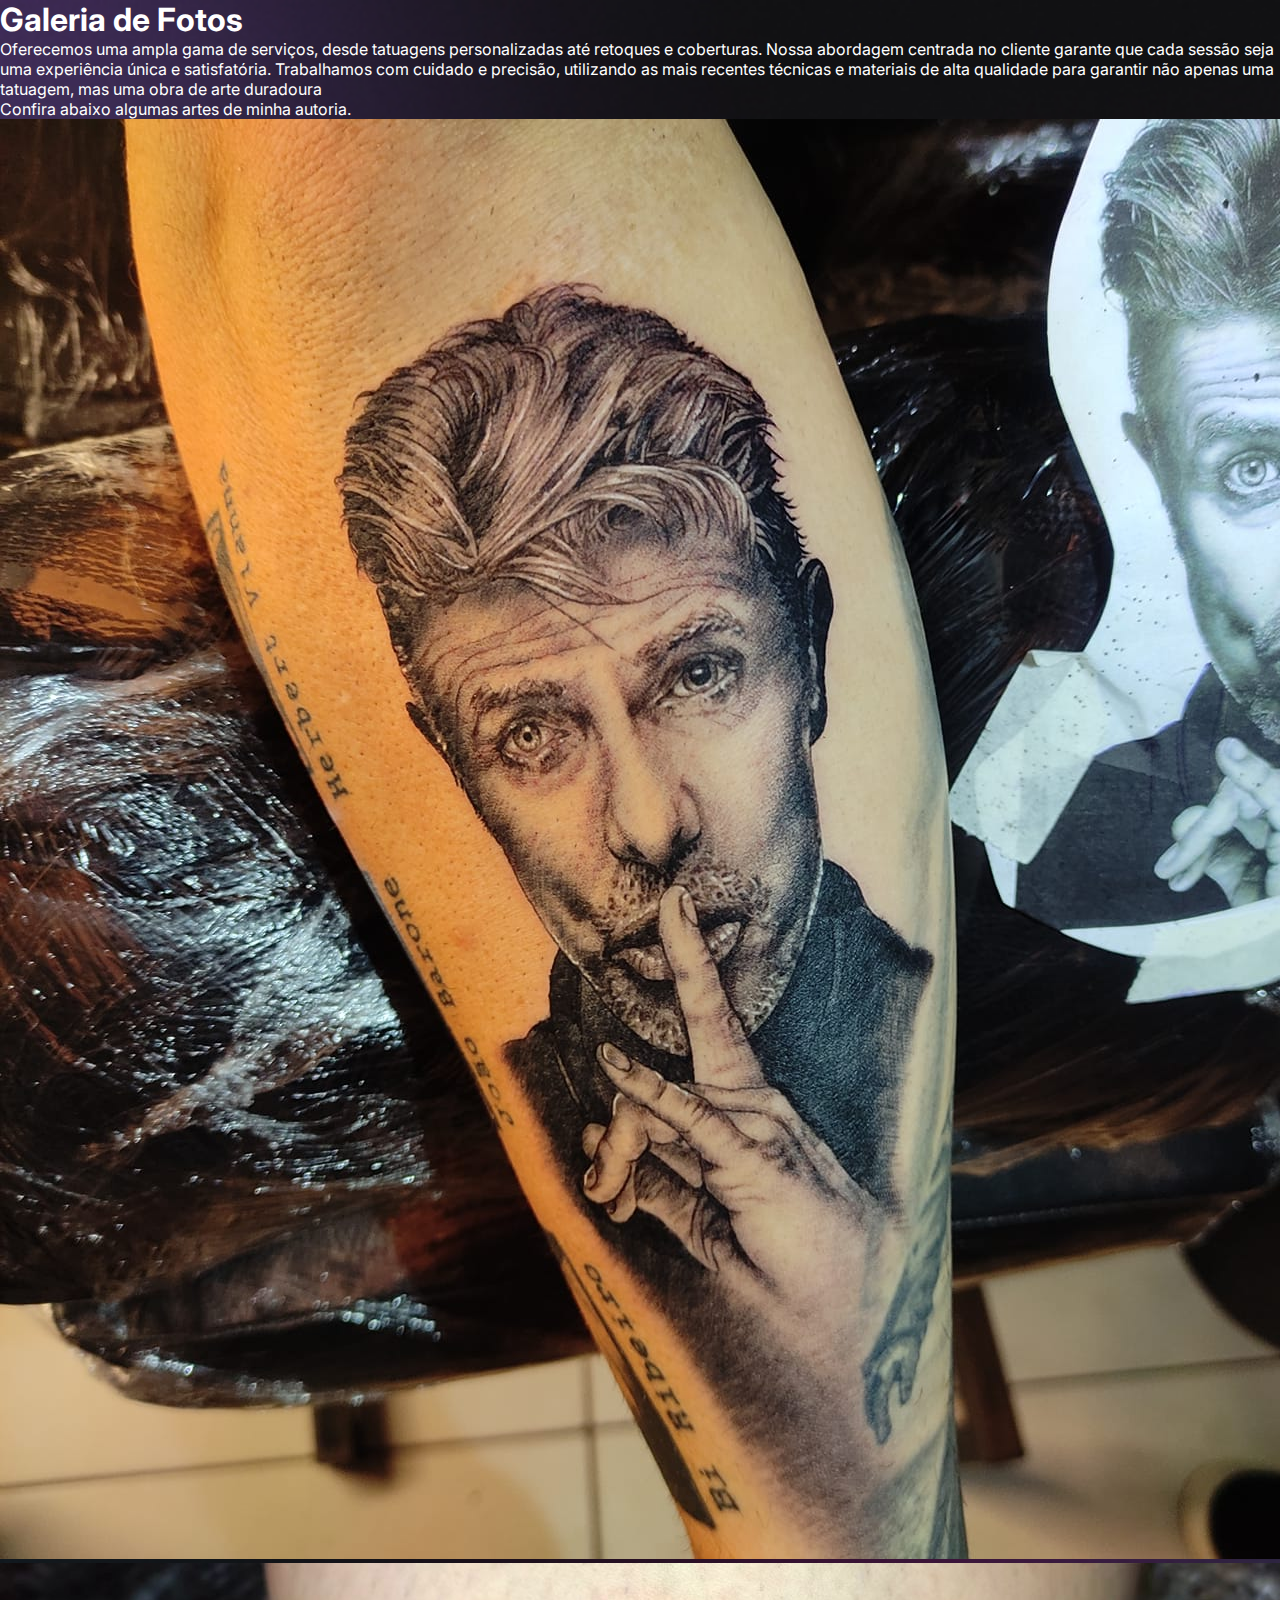
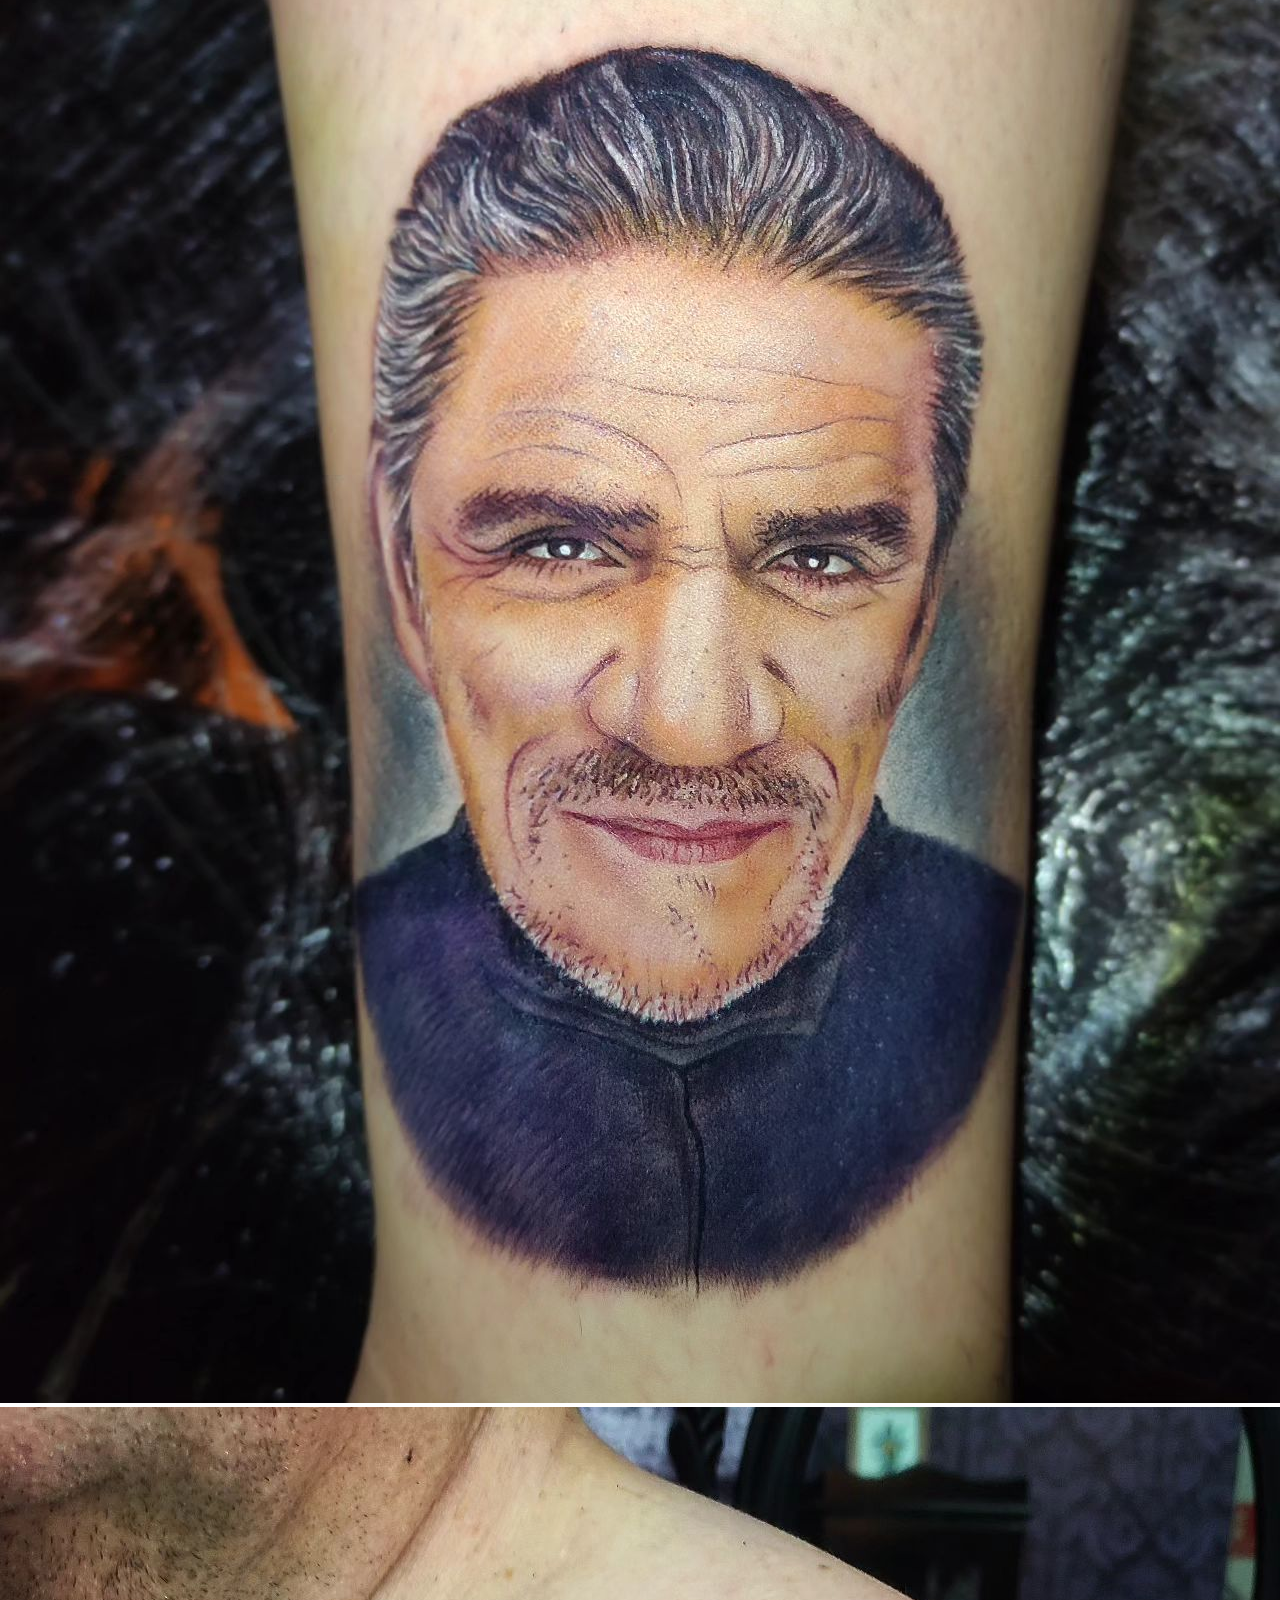
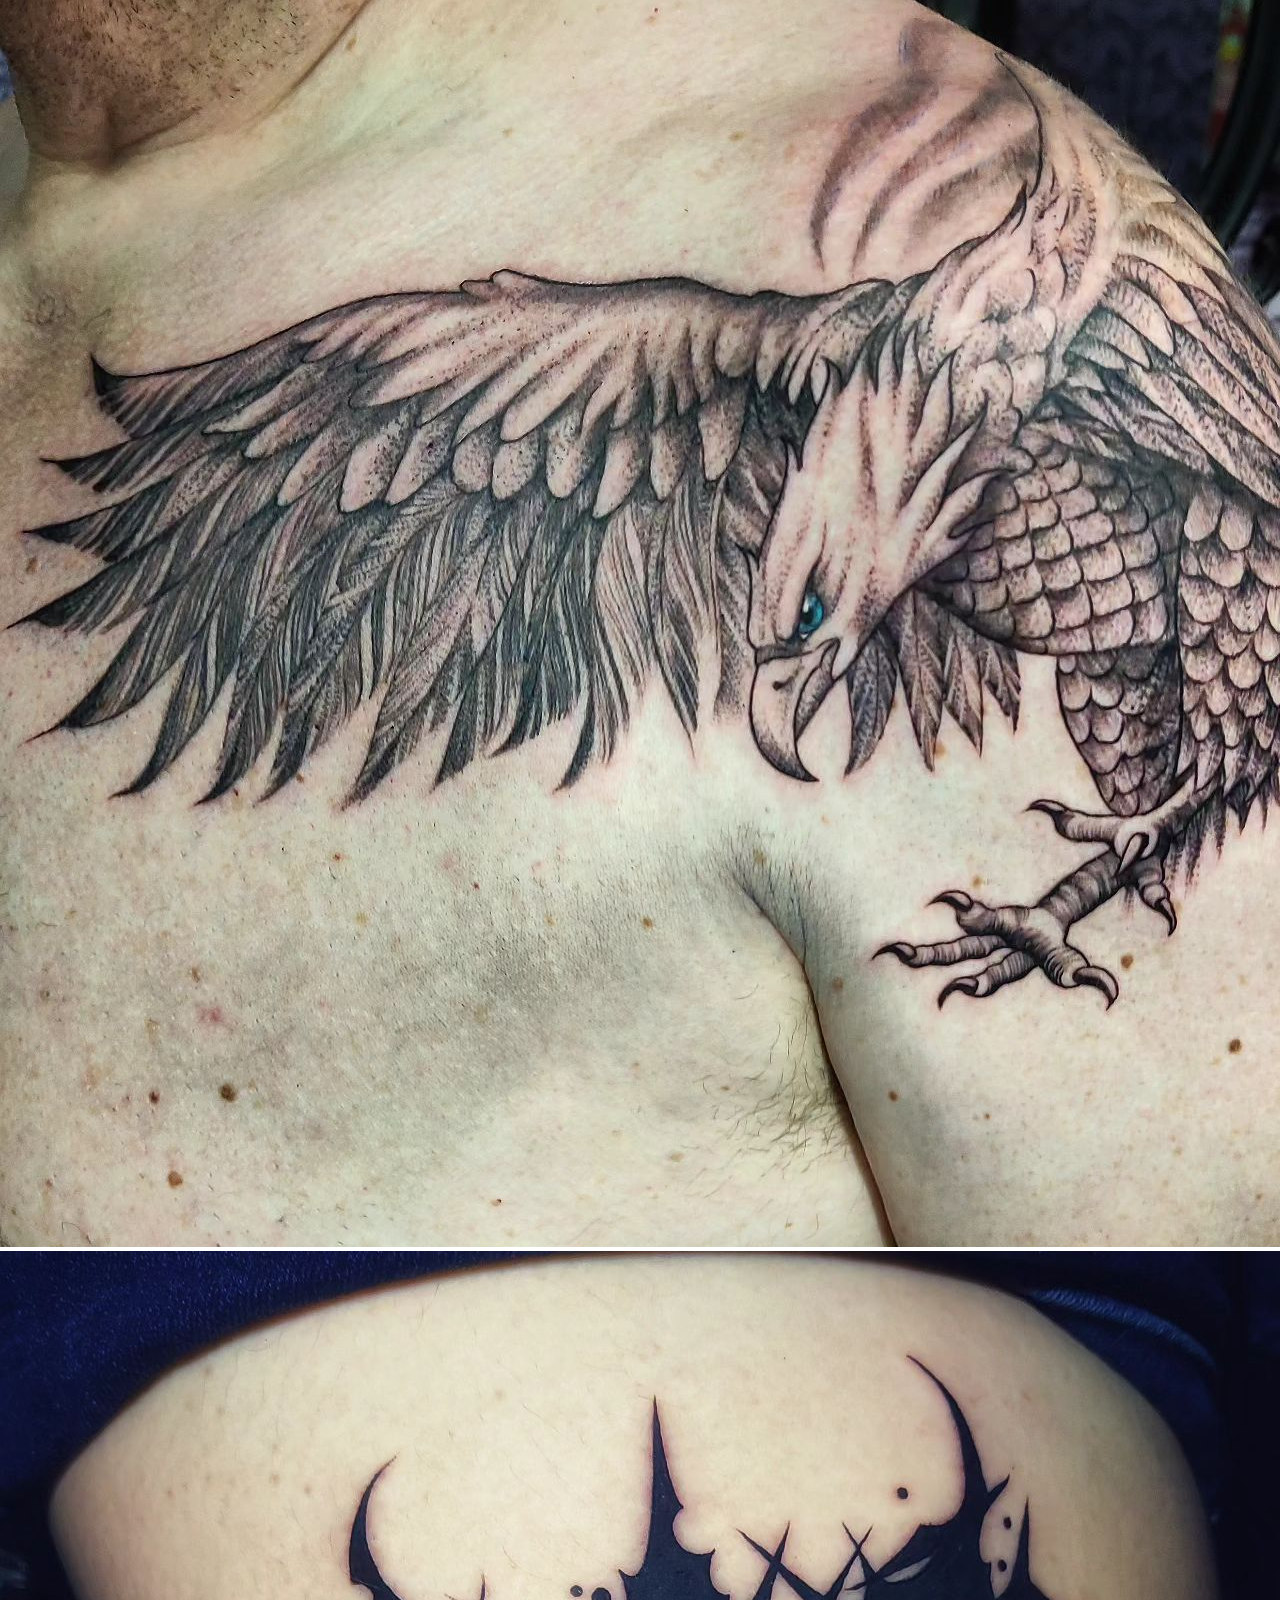
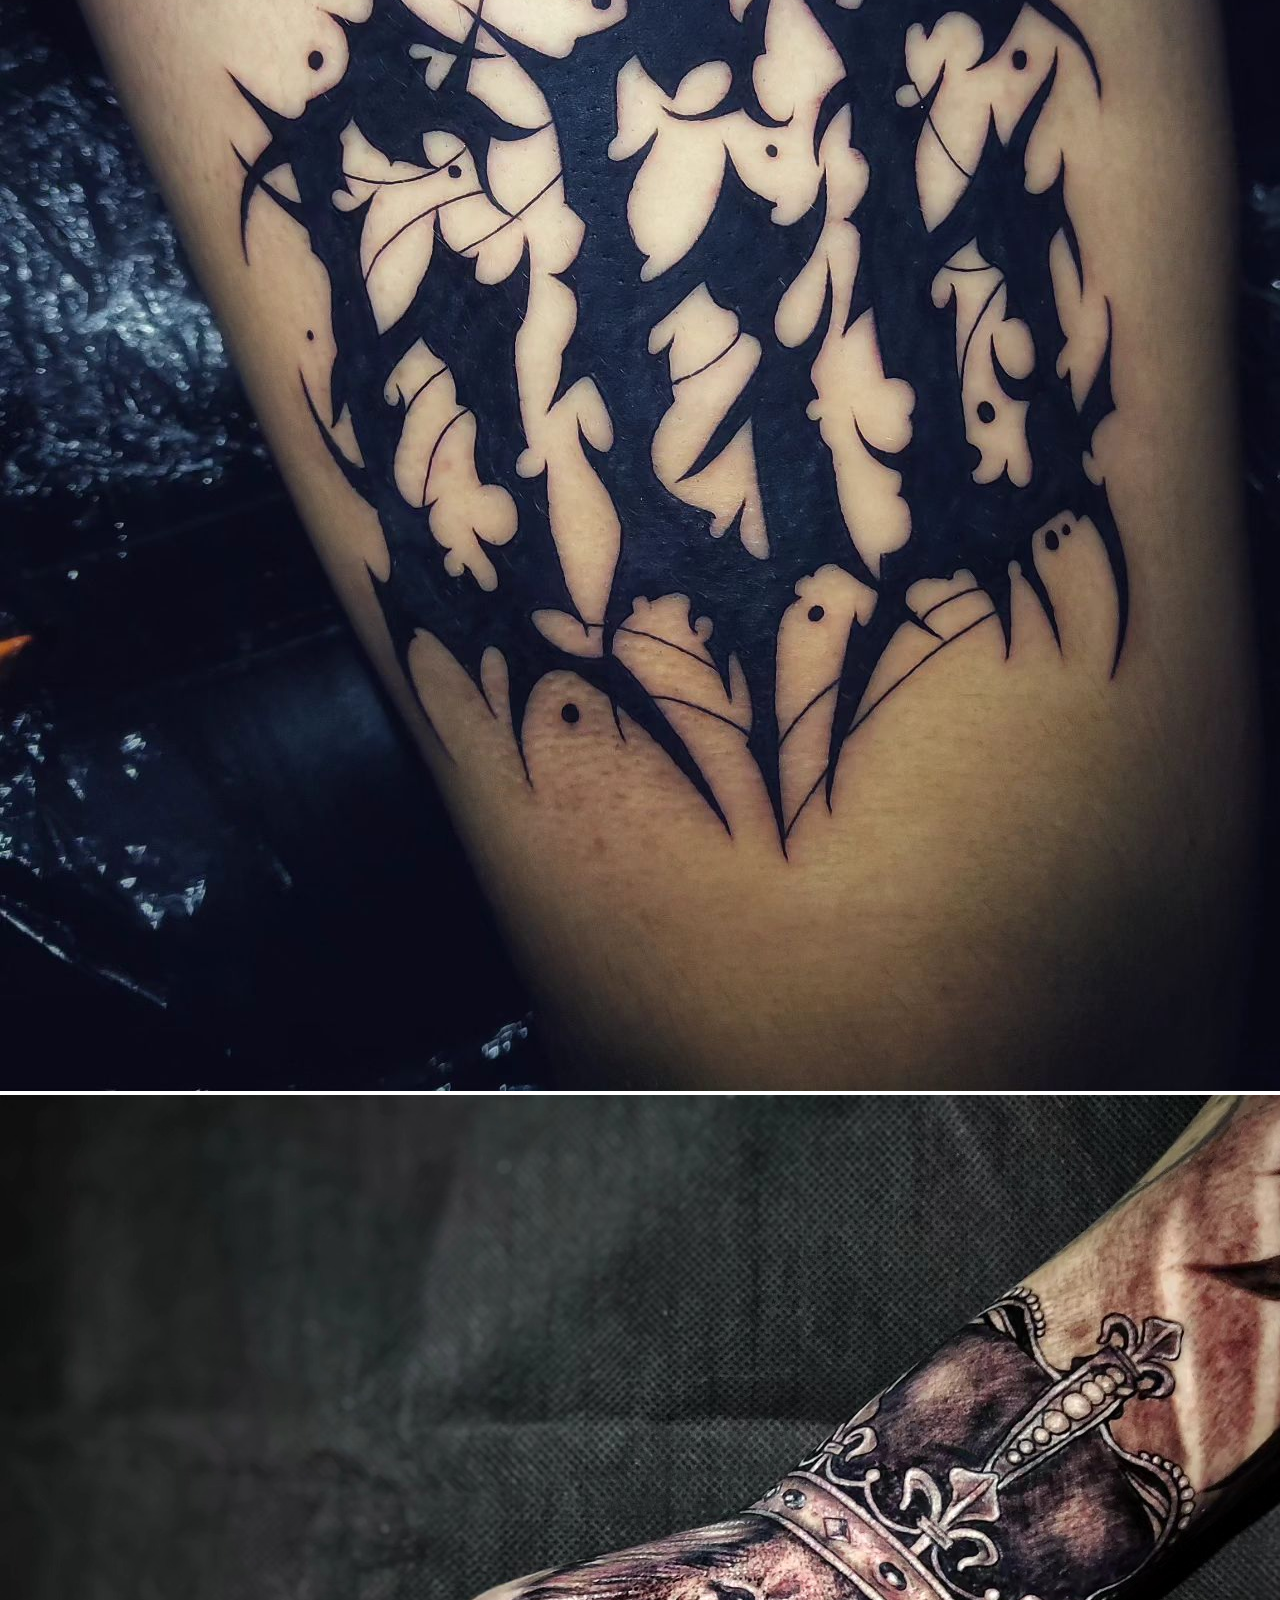
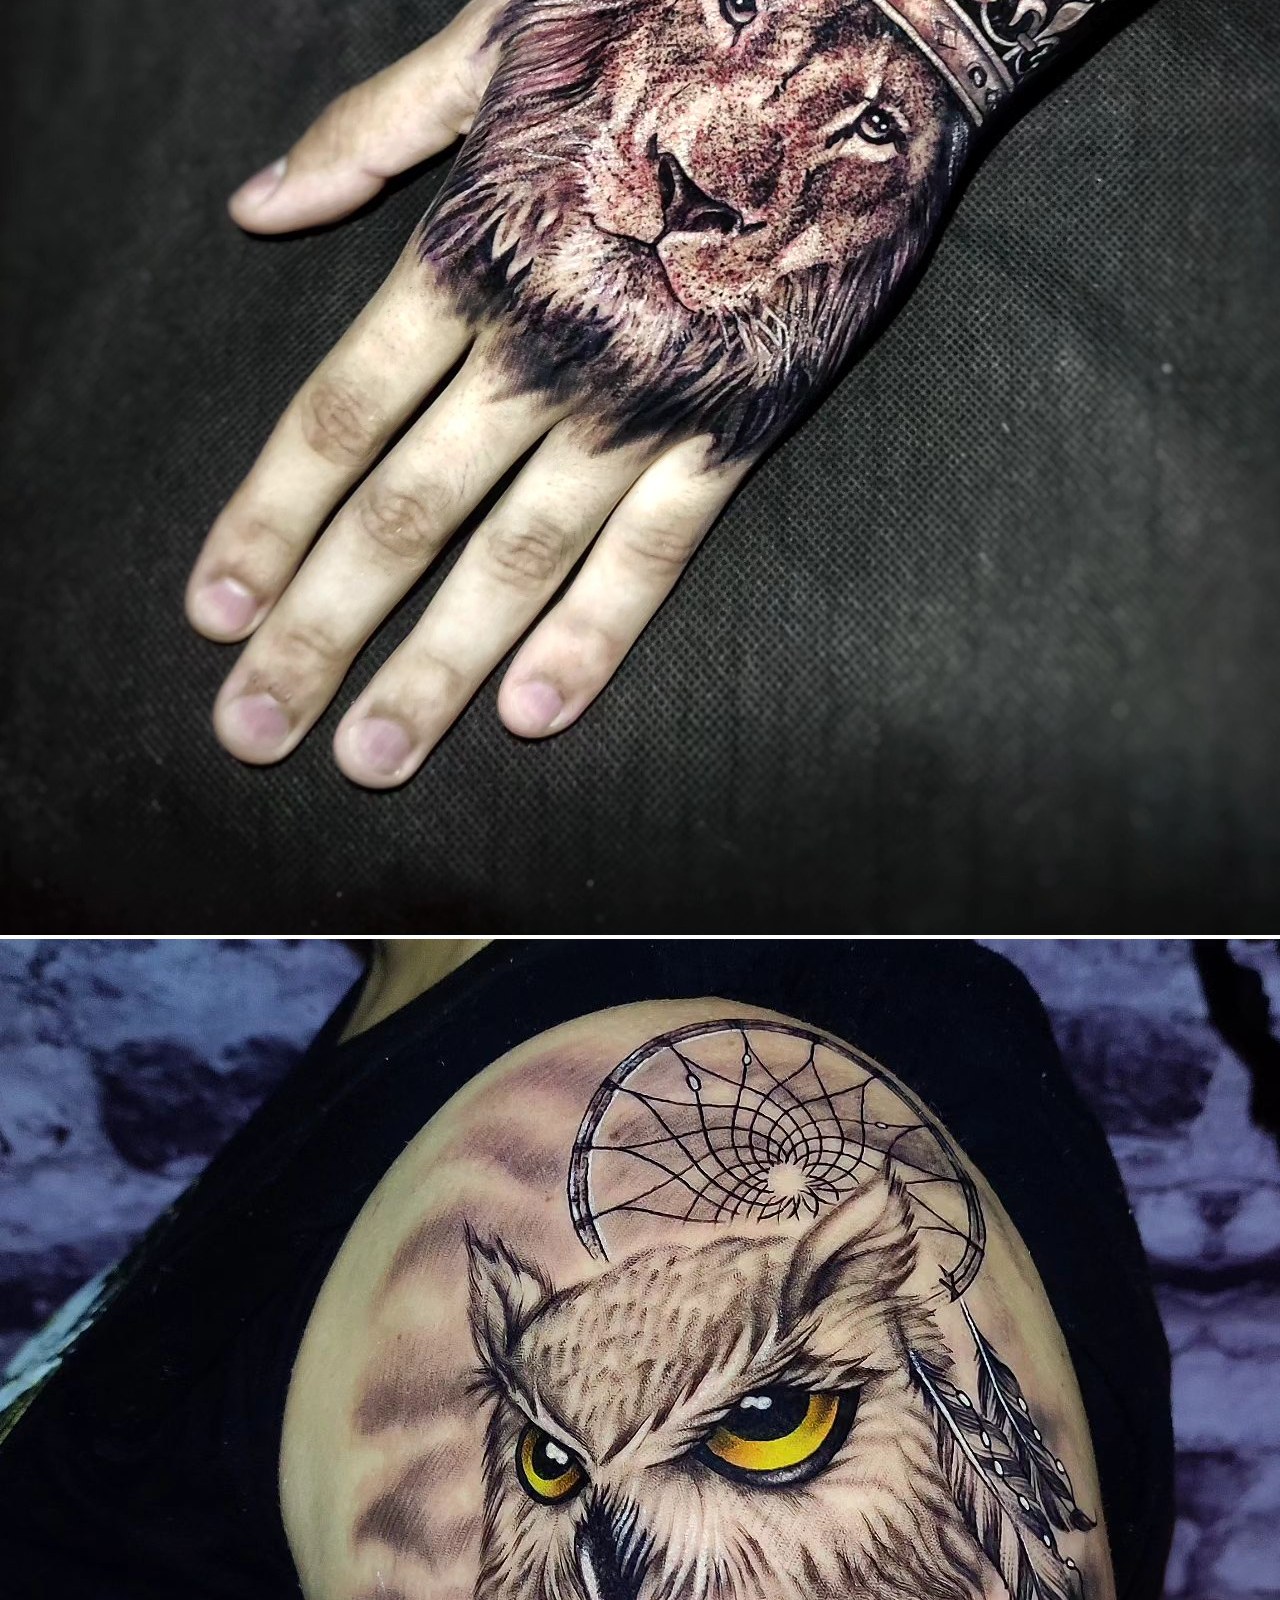
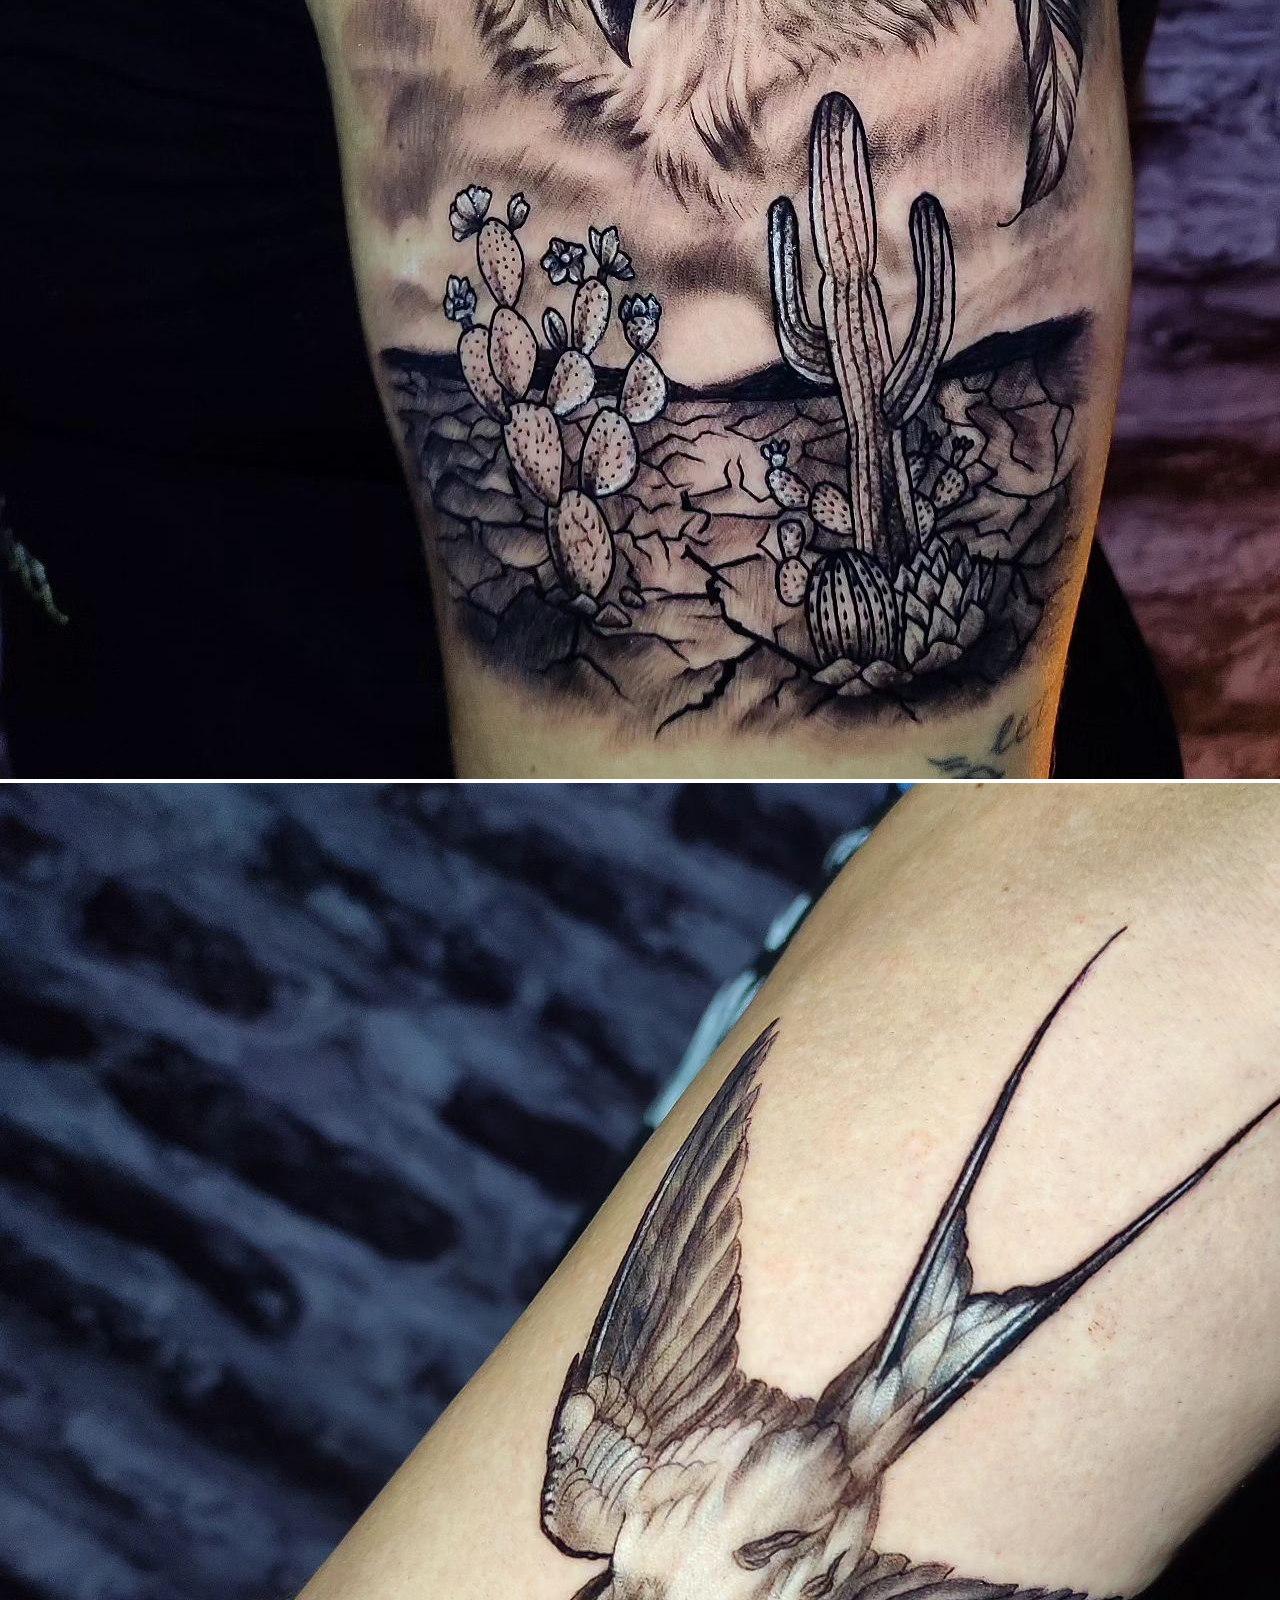
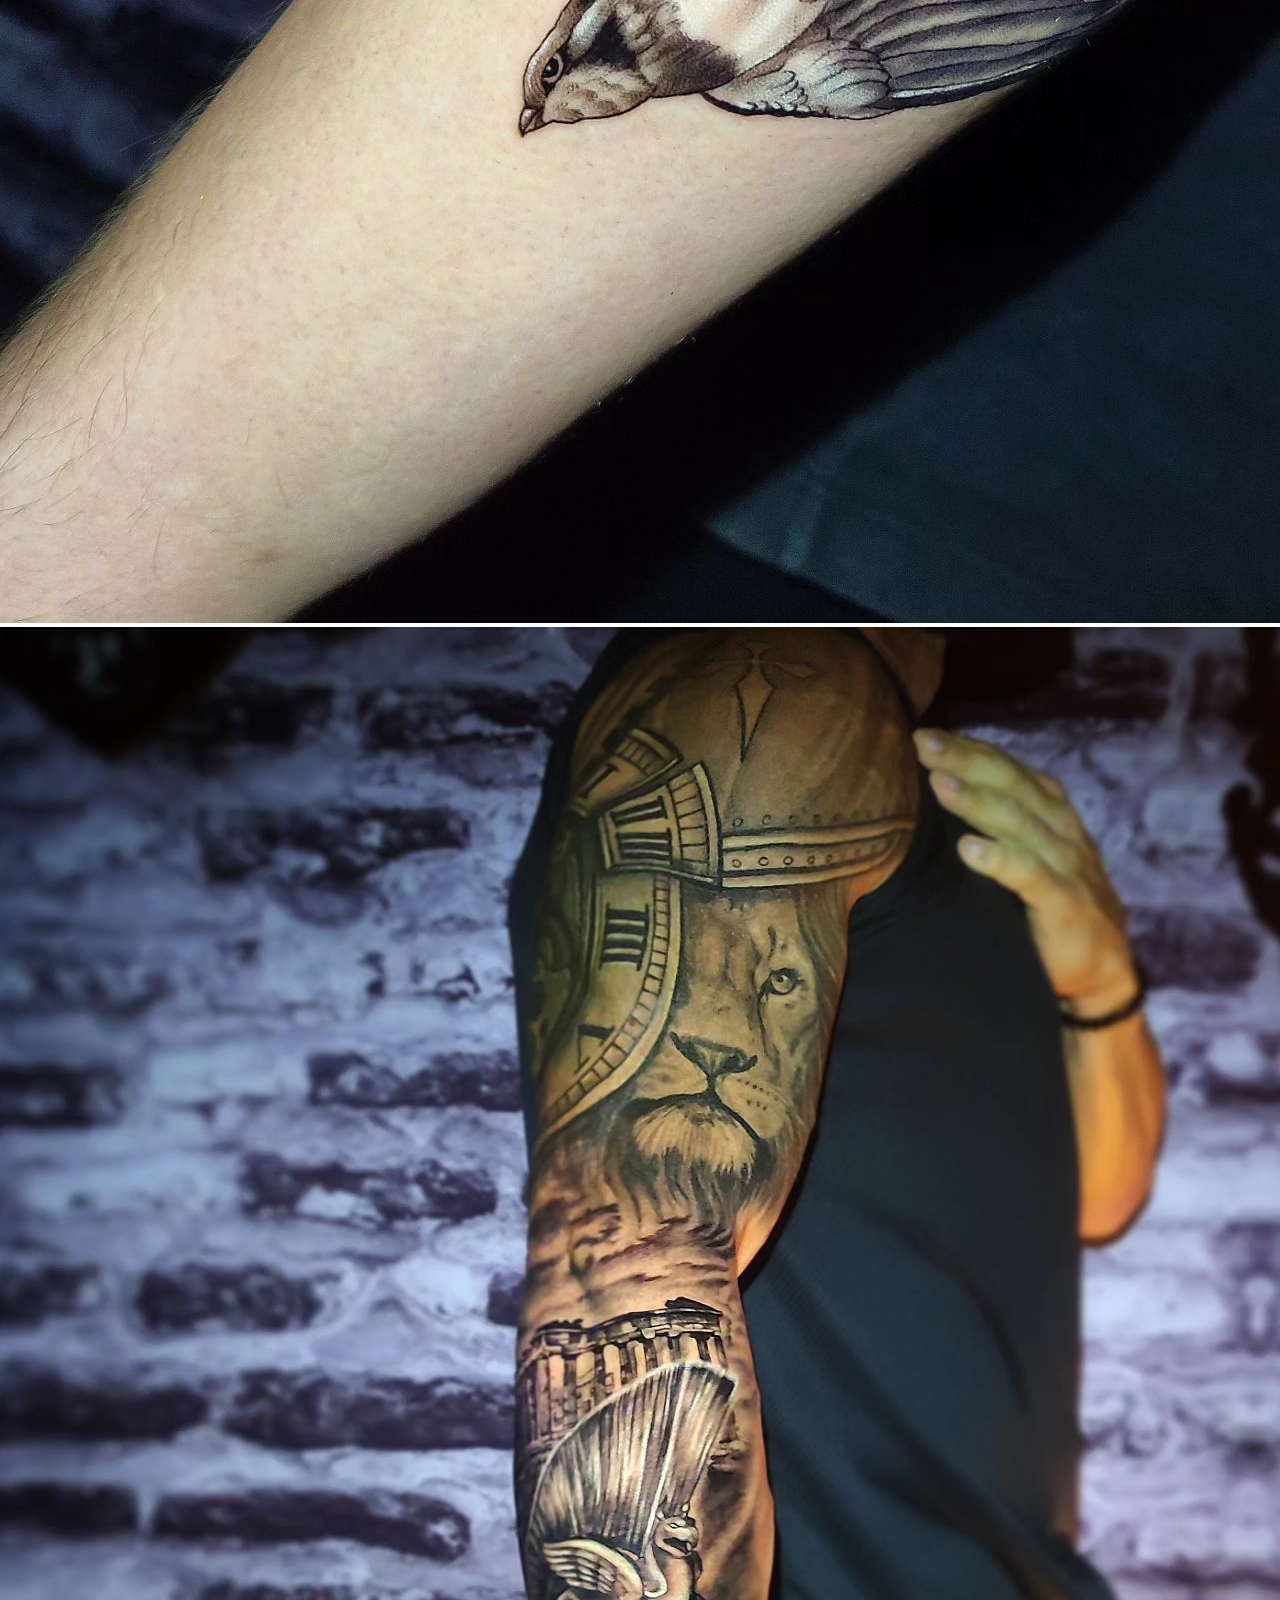
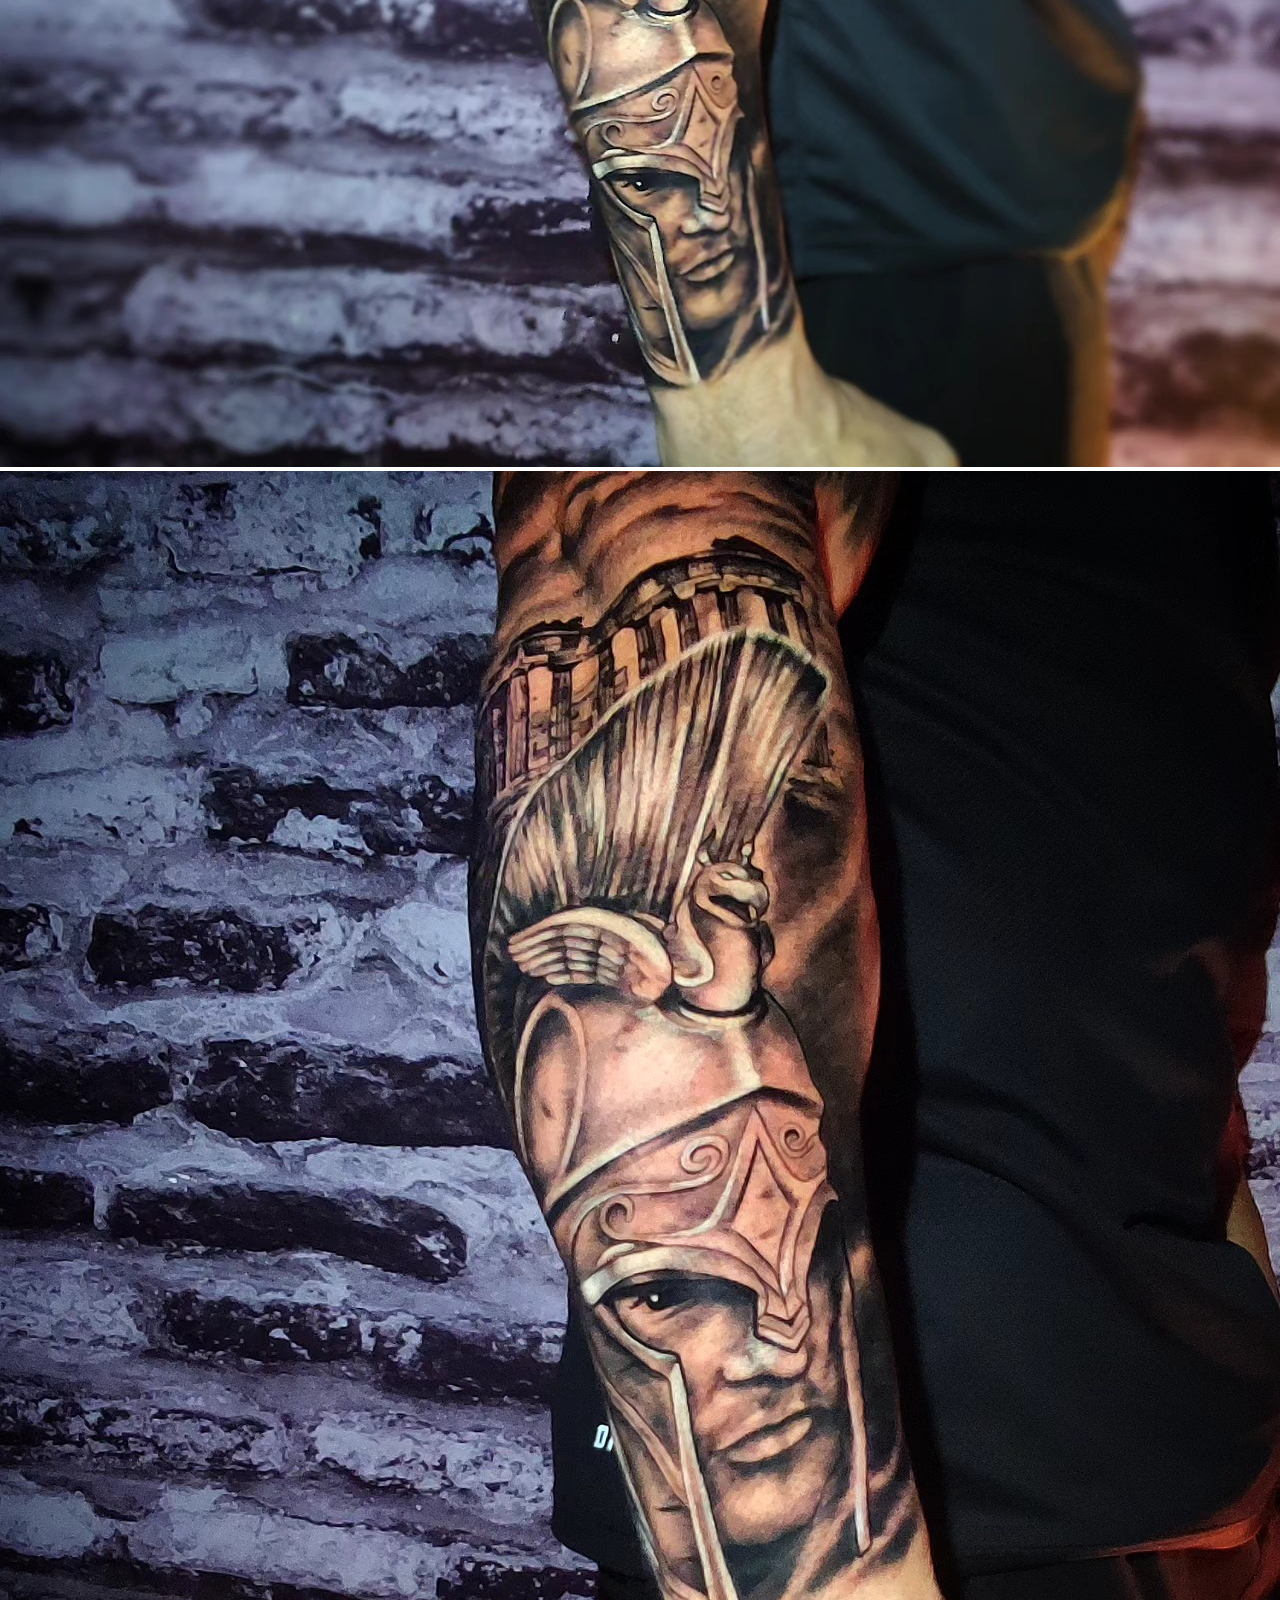
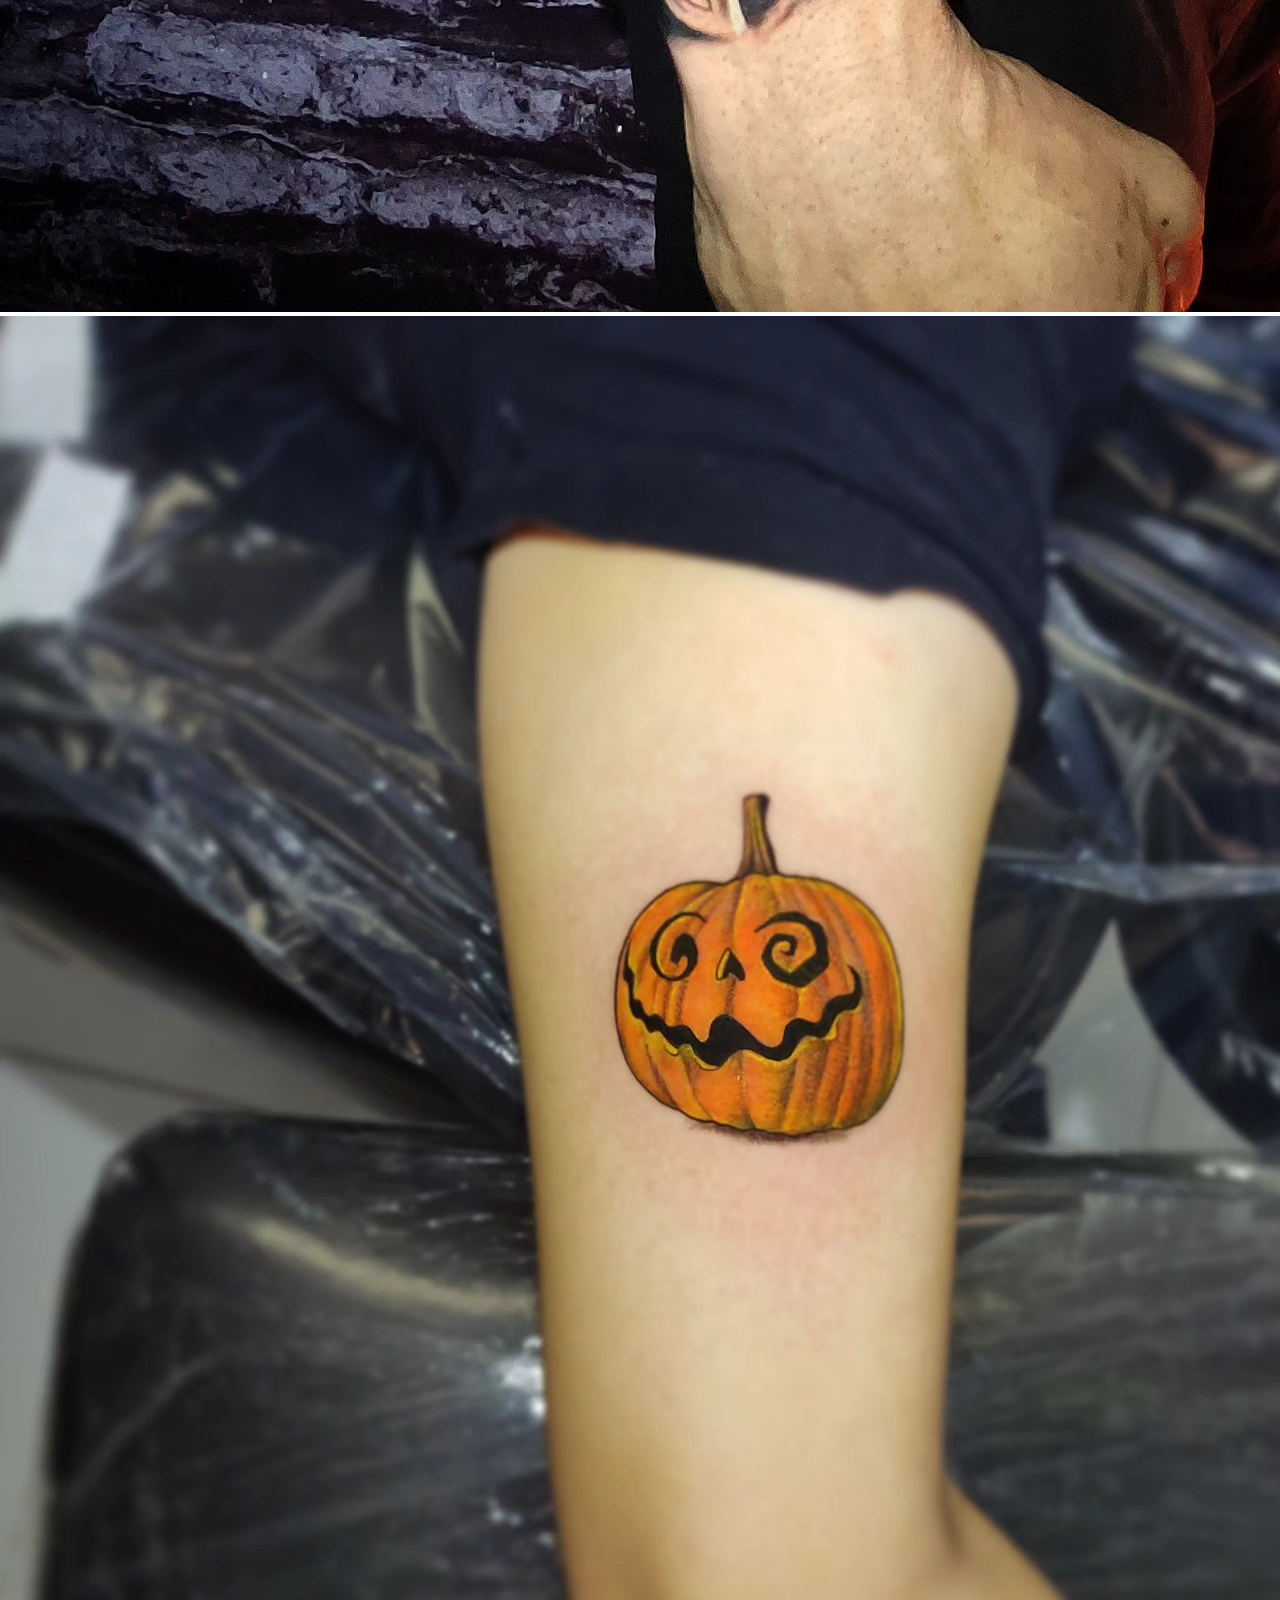
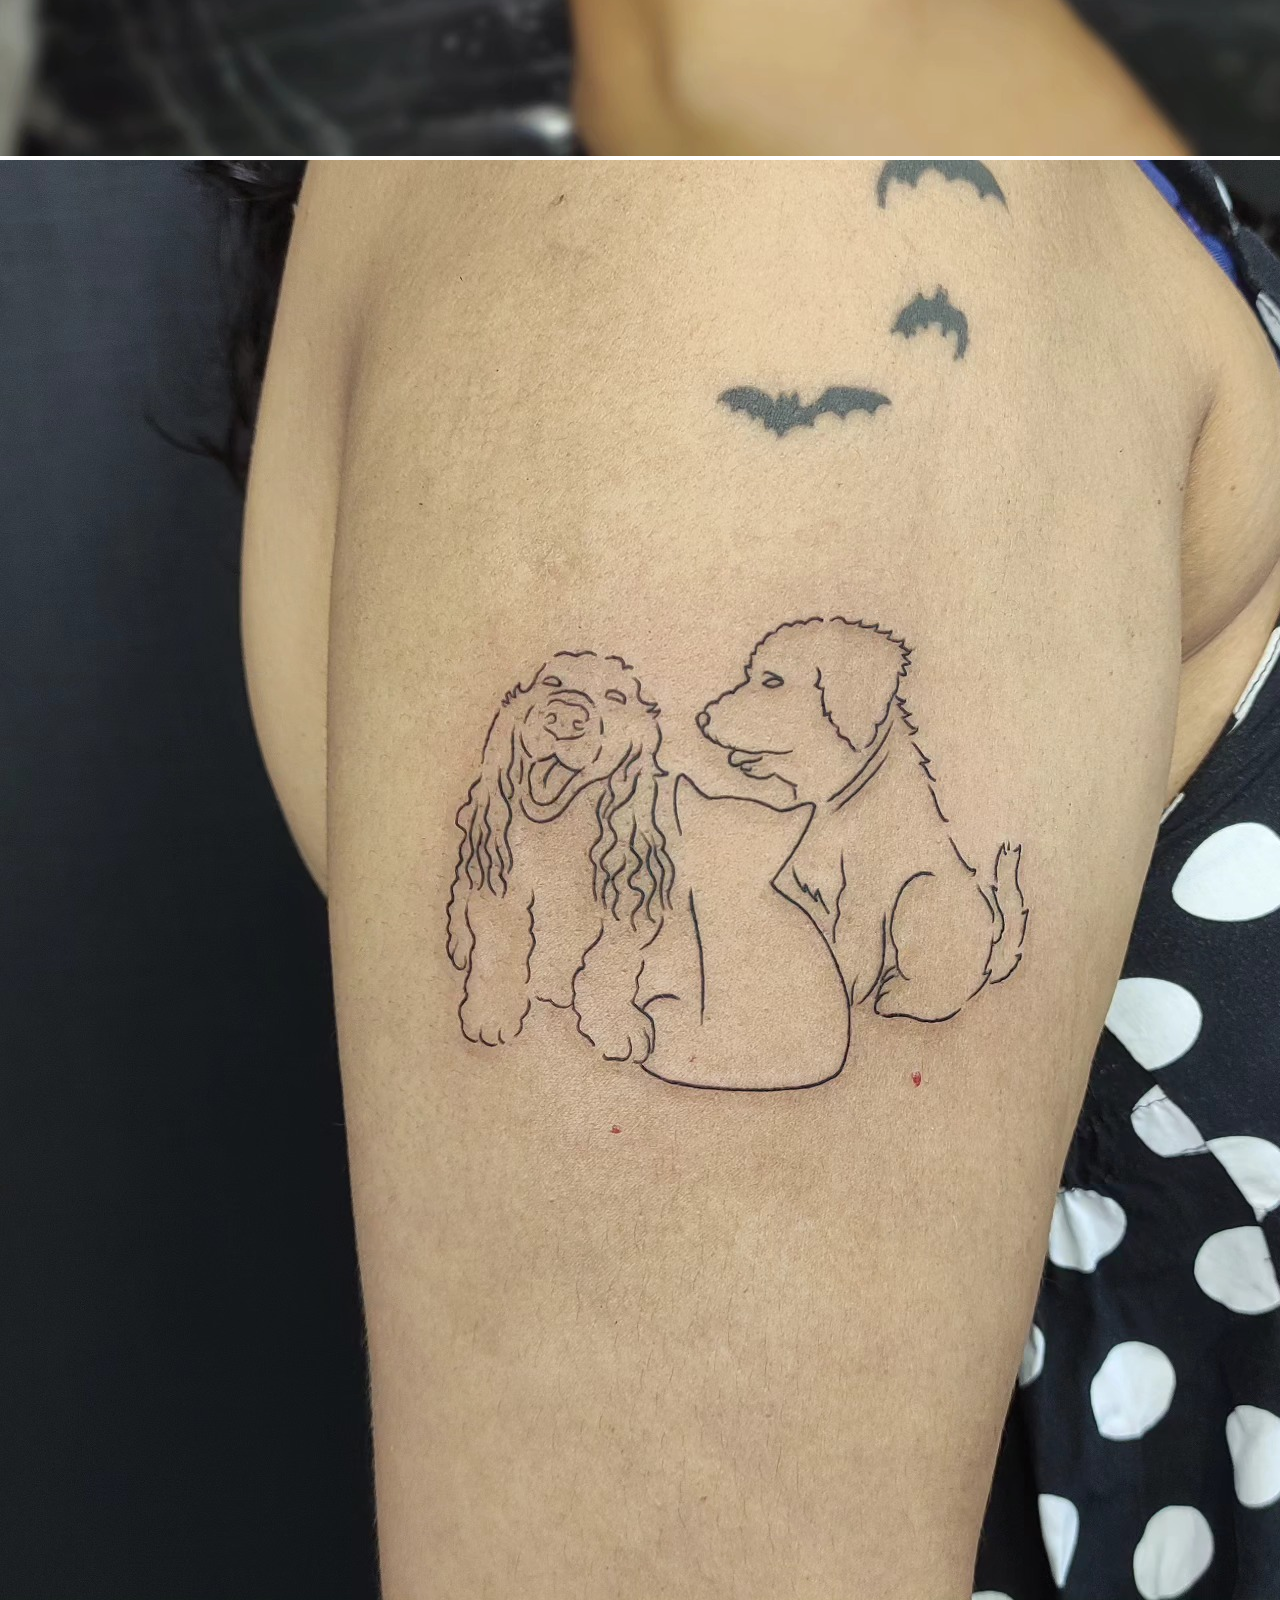
==== galeriafotos.html @ df9aa850 "primeiro commit" ====
<!DOCTYPE html>
<html lang="en">
<head>
    <meta charset="UTF-8">
    <meta name="viewport" content="width=device-width, initial-scale=1.0">

    <link rel="preconnect" href="https://fonts.googleapis.com" />
    <link rel="preconnect" href="https//fonts.gstatic.com" crossorigin />
    <link href="https://fonts.googleapis.com/css2?family=Inter:wght@400;500&display=swap"
    rel="stylesheet"
    />
    <title>Links Mayara</title>

    <link rel="stylesheet" href="style.css">

    <title>Galeria de Fotos</title>
</head>

<body>
    <h1>Galeria de Fotos</h1>

    <p>Oferecemos uma ampla gama de serviços, desde tatuagens personalizadas até retoques e coberturas. Nossa abordagem centrada no cliente garante que cada sessão seja uma experiência única e satisfatória. Trabalhamos com cuidado e precisão, utilizando as mais recentes técnicas e materiais de alta qualidade para garantir não apenas uma tatuagem, mas uma obra de arte duradoura
        
    <p>Confira abaixo algumas artes de minha autoria.</p>

    <img src="./assets/1.jpg" alt="">
    <img src="./assets/2.jpg" alt="">
    <img src="./assets/3.jpg" alt="">
    <img src="./assets/4.jpg" alt="">
    <img src="./assets/5.jpg" alt="">
    <img src="./assets/6.jpg" alt="">
    <img src="./assets/7.jpg" alt="">
    <img src="./assets/8.jpg" alt="">
    <img src="./assets/9.jpg" alt="">
    <img src="./assets/10.jpg" alt="">
    <img src="./assets/11.jpg" alt="">
    <img src="./assets/12.jpg" alt="">
    <img src="./assets/13.jpg" alt="">

</body>
</html>
---- style.css ----
* {
    margin: 0;
    padding: 0;
    box-sizing: border-box;
 }

:root{
    --text-color: white;
    --bg-url: url(./assets/assets/bg-mobile.jpg);
    --stroke-color: rgba(255, 255, 255, 0.5);
    --surface-color: rgba(255, 255, 255, 0.05);
    --surface-color-hover: rgba(0, 0, 0, 0.02);
    --highlight-color:rgba(255, 255, 255, 0.2);
    --switch-bg-url:url(./assets/assets/moon-stars.svg);
}

.light {
    --text-color: black;
    --bg-url: url(./assets/assets/bg-mobile-light.jpg);
    --stroke-color: rgba(0, 0,0, 0.5);
    --surface-color: rgba(0, 0, 0, 0.05);
    --surface-color-hover: rgba(0, 0, 0, 0.02);
    --highlight-color:rgba(0, 0, 0, 0.1);
    --switch-bg-url:url(./assets/assets/sun.svg);
}

body {
    background: var(--bg-url) no-repeat top center/cover;
    height: 100vh;
}

body * {
    font-family: "Inter", sans-serif;
    color:var(--text-color);
}

#container {
    width: 100%;
    max-width: 588px;
    margin: 56px auto 0px;
    padding: 0 24px;
    }

#profile {
    text-align: center;
    padding: 24px;
    }

#profile img {
    width: 112px;
    }


#profile p {
    font-weight: 500;
    line-height: 24px;
    margin-top: 8px;
    }

    /* switch */
#switch {
    position: relative;
    width: 64px;

    margin: 4px auto;
    }

#switch button {
    width: 32px;
    height: 32px;
    background: white var(--switch-bg-url) no-repeat center;
    border: 0;
    border-radius: 50%;
    
    position: absolute;
    top:50%;
    left: 0;
    z-index: 1;
    transform: translateY(-50%);
    
    animation: slide-back 0.2s;
    }

.light #switch button {
    animation: slide-in 0.2s forwards;
    }

#switch button:hover {
    outline: 8px solid var(--highlight-color);
    }
    
#switch span {
    display: block;
    width: 64px;
    height: 24px;
    background: var(--surface-color);
    border: 1px solid var(--stroke-color);
    backdrop-filter: blur(4px);
    -webkit-backdrop-filter: blur(4px);
    border-radius: 9999px;
             /* stroke-color-dark-mode*/
    }

    /* links*/
ul {
    list-style: none;

    display: flex;
    flex-direction: column;
    gap: 16px;

    padding: 24px 0;
}
    ul li a {
    display: flex;
    align-items: center;
    justify-content: center;

    padding: 16px 24px;

    background: var(--surface-color);
    border: 1px solid var(--stroke-color);
    border-radius: 8px;

    backdrop-filter: blur (4px);
    -webkit-backdrop-filter: blur(4px);

    text-decoration: none;
    font-weight: 500;

    transition: background 0.2s;
    }

    /* pseudo-selector */
    ul li a:hover {
    background: var(--surface-color-hover);
    border: 1.5px solid var(--text-color);
    }

    /* social links */
    #social-links {
    display: flex;
    justify-content: center;

    padding: 24px 0;

    font-size: 24px;
    }

    #social-links a {
    display: flex;
    align-items: center;
    justify-content: center;
    padding: 16px;

    transition: background 0.2s;
    border-radius: 50%;

    }

    #social-links a:hover {
    background: var(--highlight-color);
    }

    footer {
    padding: 24px 0;
    text-align: center;
    font-size: 14px;
    }

    /*media queries */
    @media (min-width: 700px) {
        :root {
            --bg-ur: url(./assets/assets/bg-desktop.jpg);
        }

        .light{
            --bg-url: url(./assets/assets/bg-desktop-light.jpg);
        }
    }
/*animation*/
    @keyframes slide-in {
        from {
            left:0;
        }
        to {
            left:50%;
        }
    }
    
    @keyframes slide-back {
        from {
            left:50%;
        }
        to {
            left:0;
        }
    }
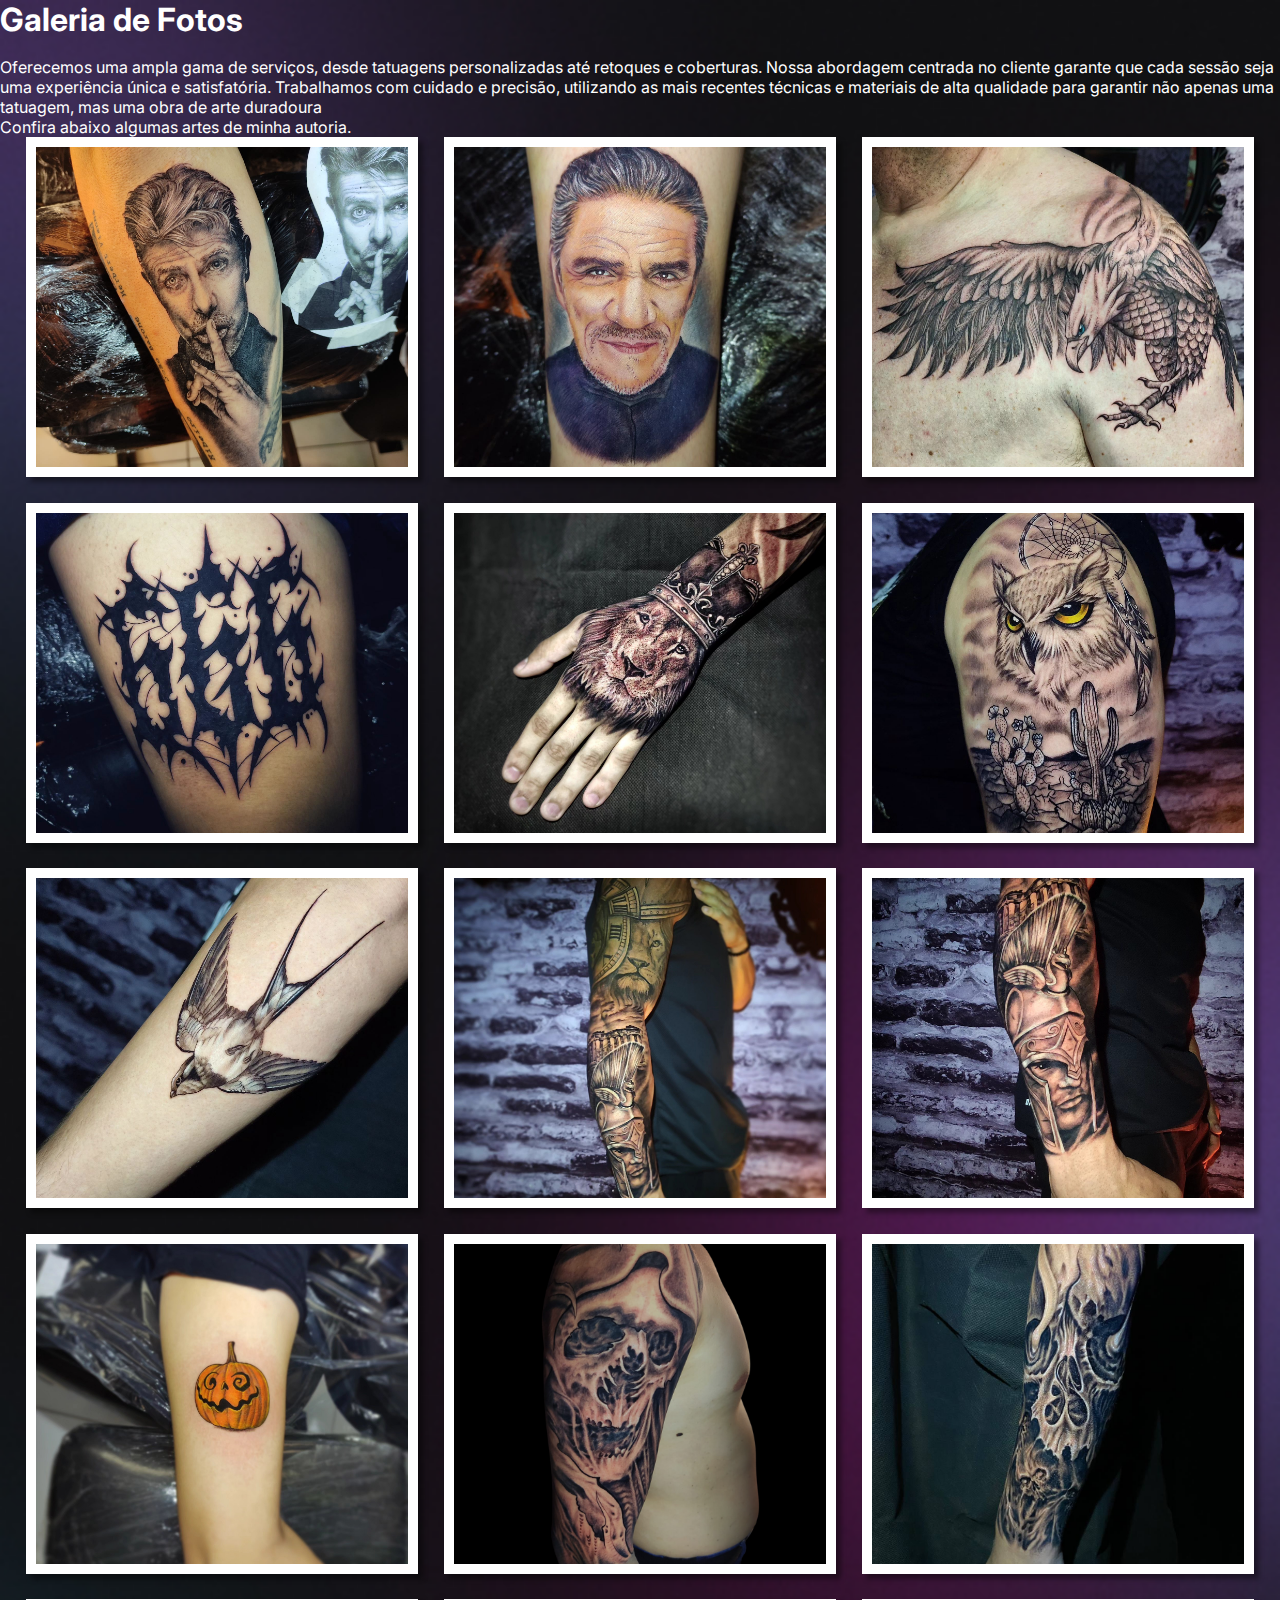
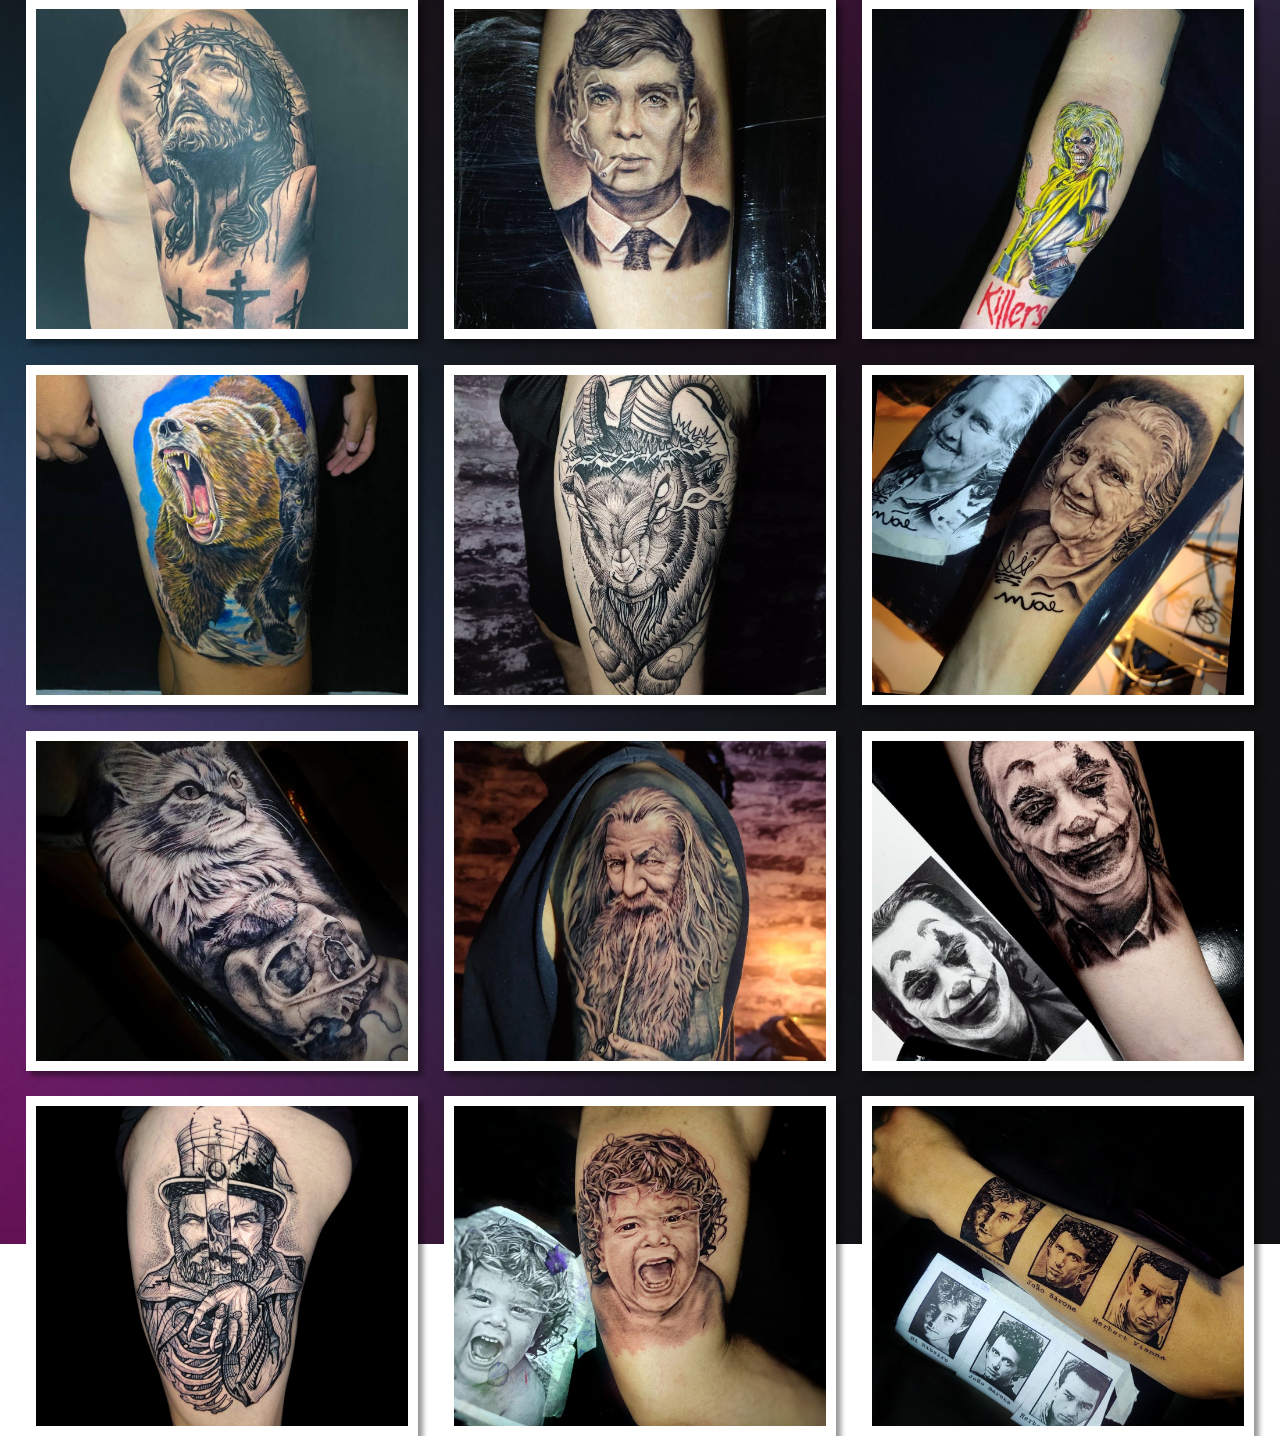
==== commit 5732ee0e: "atualização do site" ====
--- a/galeriafotos.html
+++ b/galeriafotos.html
@@ -9,7 +9,7 @@
     <link href="https://fonts.googleapis.com/css2?family=Inter:wght@400;500&display=swap"
     rel="stylesheet"
     />
-    <title>Links Mayara</title>
+    <title>Links Kin Benevides</title>
 
     <link rel="stylesheet" href="style.css">
 
@@ -18,24 +18,89 @@
 
 <body>
     <h1>Galeria de Fotos</h1>
-
+<br>
     <p>Oferecemos uma ampla gama de serviços, desde tatuagens personalizadas até retoques e coberturas. Nossa abordagem centrada no cliente garante que cada sessão seja uma experiência única e satisfatória. Trabalhamos com cuidado e precisão, utilizando as mais recentes técnicas e materiais de alta qualidade para garantir não apenas uma tatuagem, mas uma obra de arte duradoura
         
     <p>Confira abaixo algumas artes de minha autoria.</p>
 
-    <img src="./assets/1.jpg" alt="">
-    <img src="./assets/2.jpg" alt="">
-    <img src="./assets/3.jpg" alt="">
-    <img src="./assets/4.jpg" alt="">
-    <img src="./assets/5.jpg" alt="">
-    <img src="./assets/6.jpg" alt="">
-    <img src="./assets/7.jpg" alt="">
-    <img src="./assets/8.jpg" alt="">
-    <img src="./assets/9.jpg" alt="">
-    <img src="./assets/10.jpg" alt="">
-    <img src="./assets/11.jpg" alt="">
-    <img src="./assets/12.jpg" alt="">
-    <img src="./assets/13.jpg" alt="">
+    <main>
+        <div class="gallery-container">
+            <a href="#david-bowie" class="gallery-items">
+                <img src="./assets/1.jpg" alt="David Bowie Tattoo">
+            </a>
+            <a href="img/2.jpg" class="gallery-items">
+                <img src="./assets/2.jpg" alt="Zé Ramalho Tattoo">
+            </a>
+            <a href="img/3.jpg" class="gallery-items">
+                <img src="./assets/3.jpg" alt="Águia Tattoo">
+            </a>
+            <a href="img/4.jpg" class="gallery-items">
+                <img src="./assets/4.jpg" alt="Tattoo 666">
+            </a>
+            <a href="img/5.png" class="gallery-items">
+                <img src="./assets/5.jpg" alt="Mão Leão">
+            </a>
+            <a href="img/6.jpg" class="gallery-items">
+                <img src="./assets/6.jpg" alt="coruja tattoo">
+            </a>
+            <a href="img/7.jpg" class="gallery-items">
+                <img src="/assets/7.jpg" alt="Pássaro Tattoo">
+            </a>
+            <a href="img/8.jpg" class="gallery-items">
+                <img src="/assets/8.jpg" alt="Braço fechado Leão">
+            </a>
+            <a href="img/9.jpg" class="gallery-items">
+                <img src="/assets/9.jpg" alt="Braço guerreiro tattoo">
+            </a>
+            <a href="img/10.jpg" class="gallery-items">
+                <img src="/assets/10.jpg" alt="Abóbora Tattoo">
+            </a>
+            <a href="img/14.png" class="gallery-items">
+                <img src="/assets/14.png" alt="Ruivo">
+            </a>
+            <a href="img/12.jpg" class="gallery-items">
+                <img src="/assets/12.jpg" alt="Sally">
+            </a>
+            <a href="img/13.jpg" class="gallery-items">
+                <img src="/assets/13.jpg" alt="Jesus Tattoo">
+            </a>
+            <a href="img/15.jpg" class="gallery-items">
+                <img src="/assets/15.jpg" alt="Sven">
+            </a>
+            <a href="img/16.jpg" class="gallery-items">
+                <img src="/assets/16.jpg" alt="Eddie Iron Maiden">
+            </a>
+            <a href="img/17.jpg" class="gallery-items">
+                <img src="/assets/17.jpg" alt="Urso Tattoo">
+            </a>
+            <a href="img/20.jpg" class="gallery-items">
+                <img src="/assets/20.jpg" alt="Gato tattoo">
+            </a>
+            <a href="img/21.jpg" class="gallery-items">
+                <img src="/assets/21.jpg" alt="Gandalf Tattoo">
+            </a>
+            <a href="img/18.jpg" class="gallery-items">
+                <img src="/assets/18.jpg" alt="Bode Tattoo">
+            </a>
+            <a href="img/19.jpg" class="gallery-items">
+            <img src="/assets/19.jpg" alt="Realismo Senhora">
+            </a>
+            <a href="img/22.jpg" class="gallery-items">
+                <img src="/assets/22.jpg" alt="Coringa tattoo">
+                </a>
+            <a href="img/23.jpg" class="gallery-items">
+                <img src="/assets/23.jpg" alt="Zé do Caixão tattoo">
+            </a>
+            <a href="img/24.jpg" class="gallery-items">
+                <img src="/assets/24.jpg" alt="Realismo criança tattoo">
+            </a>
+            <a href="img/25.jpg" class="gallery-items">
+                <img src="/assets/25.jpg" alt="Legião Urbana tattoo">
+                </a>
+        </div>        
+    </main>
+
+
 
 </body>
 </html>--- a/style.css
+++ b/style.css
@@ -195,4 +195,33 @@
         to {
             left:0;
         }
-    }+    }
+
+    /*Página Galeria de Fotos*/
+
+    .gallery-container{
+        display: flex;
+        flex-wrap: wrap;
+        justify-content: space-evenly;
+        gap: 2vw;
+        padding: 0 2vw;
+    }
+    .gallery-items{
+        width: 340px;
+        height: 340px;
+        border: 10px solid #FFF;
+        box-shadow: 5px 5px 5px #0006;
+        flex-grow: 1;
+        transition: transform .5s linear;
+    }
+    .gallery-items img {
+        width: 100%;
+        height: 100%;
+        object-fit: cover;
+    }
+    
+    .gallery-items:hover{
+        transform: scale(1.3);
+    }
+    
+    